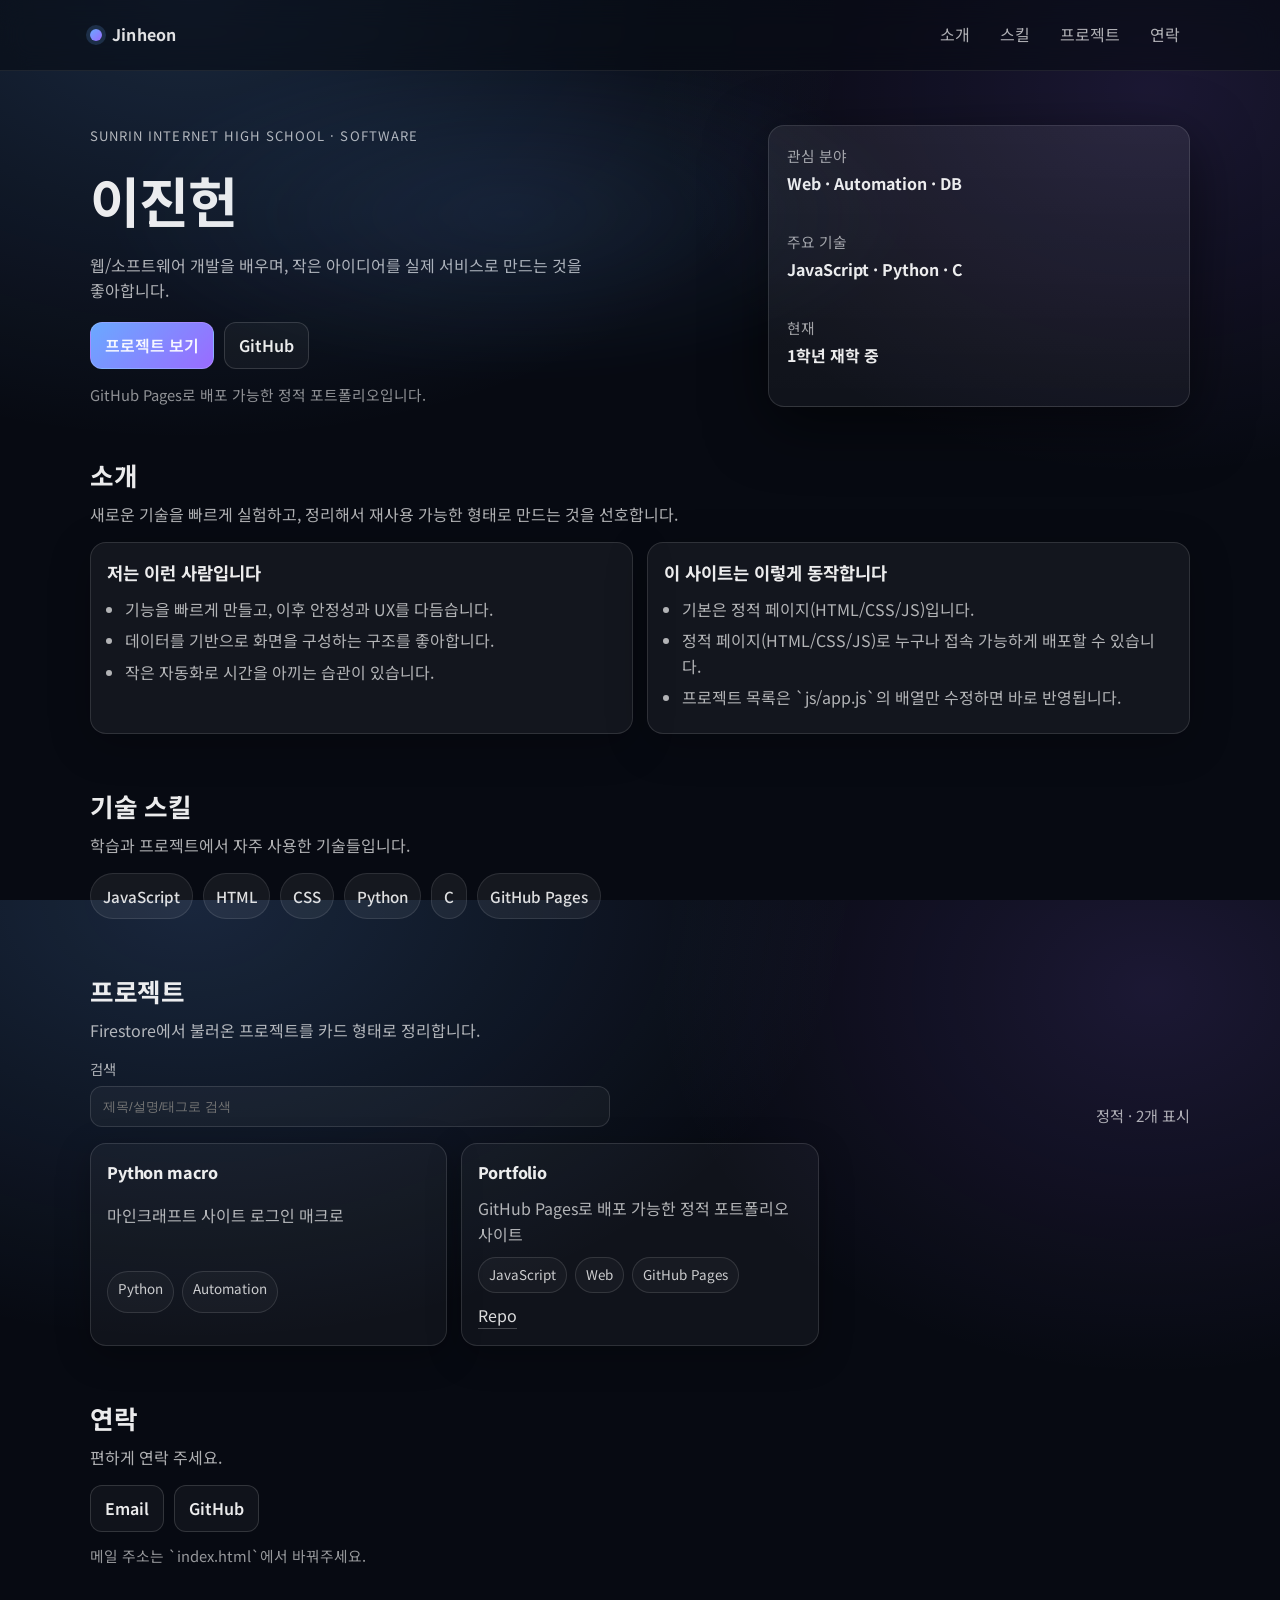
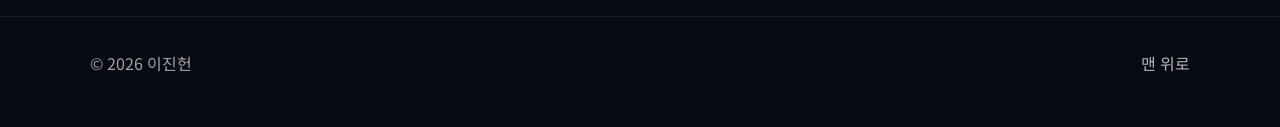
==== portfolio/index.html @ 4f5d314d "Remove Firebase and make portfolio fully static Projects are now rendered from local data and both r" ====
<!DOCTYPE html>
<html lang="ko">
<head>
    <meta charset="UTF-8">
    <meta name="viewport" content="width=device-width, initial-scale=1.0">
    <title>이진헌 | Portfolio</title>
    <link rel="preconnect" href="https://fonts.googleapis.com">
    <link rel="preconnect" href="https://fonts.gstatic.com" crossorigin>
    <link href="https://fonts.googleapis.com/css2?family=Roboto:wght@300;400;500;700&family=Noto+Sans+KR:wght@300;400;500;700&display=swap" rel="stylesheet">
    <link rel="stylesheet" href="css/style.css">
</head>
<body>
    <a class="skip-link" href="#main">본문 바로가기</a>

    <header class="site-header">
        <div class="container header-inner">
            <a class="brand" href="#top" aria-label="홈으로">
                <span class="brand-mark" aria-hidden="true"></span>
                <span class="brand-text">Jinheon</span>
            </a>
            <nav class="nav" aria-label="주요 메뉴">
                <a href="#about">소개</a>
                <a href="#skills">스킬</a>
                <a href="#projects">프로젝트</a>
                <a href="#contact">연락</a>
            </nav>
        </div>
    </header>

    <main id="main">
        <section class="hero" id="top">
            <div class="container hero-inner">
                <div class="hero-text">
                    <p class="kicker">Sunrin Internet High School · Software</p>
                    <h1>이진헌</h1>
                    <p class="subtitle">웹/소프트웨어 개발을 배우며, 작은 아이디어를 실제 서비스로 만드는 것을 좋아합니다.</p>
                    <div class="cta-row">
                        <a class="btn primary" href="#projects">프로젝트 보기</a>
                        <a class="btn ghost" href="https://github.com/J1n-h" target="_blank" rel="noreferrer">GitHub</a>
                    </div>
                    <p class="meta">GitHub Pages로 배포 가능한 정적 포트폴리오입니다.</p>
                </div>
                <div class="hero-card" aria-label="요약 카드">
                    <div class="stat">
                        <div class="stat-label">관심 분야</div>
                        <div class="stat-value">Web · Automation · DB</div>
                    </div>
                    <div class="stat">
                        <div class="stat-label">주요 기술</div>
                        <div class="stat-value">JavaScript · Python · C</div>
                    </div>
                    <div class="stat">
                        <div class="stat-label">현재</div>
                        <div class="stat-value">1학년 재학 중</div>
                    </div>
                </div>
            </div>
            <div class="hero-glow" aria-hidden="true"></div>
        </section>

        <section class="section" id="about">
            <div class="container">
                <div class="section-head">
                    <h2>소개</h2>
                    <p>새로운 기술을 빠르게 실험하고, 정리해서 재사용 가능한 형태로 만드는 것을 선호합니다.</p>
                </div>
                <div class="grid two">
                    <div class="card">
                        <h3>저는 이런 사람입니다</h3>
                        <ul class="bullets">
                            <li>기능을 빠르게 만들고, 이후 안정성과 UX를 다듬습니다.</li>
                            <li>데이터를 기반으로 화면을 구성하는 구조를 좋아합니다.</li>
                            <li>작은 자동화로 시간을 아끼는 습관이 있습니다.</li>
                        </ul>
                    </div>
                    <div class="card">
                        <h3>이 사이트는 이렇게 동작합니다</h3>
                        <ul class="bullets">
                            <li>기본은 정적 페이지(HTML/CSS/JS)입니다.</li>
                            <li>정적 페이지(HTML/CSS/JS)로 누구나 접속 가능하게 배포할 수 있습니다.</li>
                            <li>프로젝트 목록은 `js/app.js`의 배열만 수정하면 바로 반영됩니다.</li>
                        </ul>
                    </div>
                </div>
            </div>
        </section>

        <section class="section" id="skills">
            <div class="container">
                <div class="section-head">
                    <h2>기술 스킬</h2>
                    <p>학습과 프로젝트에서 자주 사용한 기술들입니다.</p>
                </div>
                <div class="chips" aria-label="기술 스킬 목록">
                    <span class="chip">JavaScript</span>
                    <span class="chip">HTML</span>
                    <span class="chip">CSS</span>
                    <span class="chip">Python</span>
                    <span class="chip">C</span>
                    <span class="chip">GitHub Pages</span>
                </div>
            </div>
        </section>

        <section class="section" id="projects">
            <div class="container">
                <div class="section-head">
                    <h2>프로젝트</h2>
                    <p>Firestore에서 불러온 프로젝트를 카드 형태로 정리합니다.</p>
                </div>

                <div class="toolbar">
                    <label class="field">
                        <span class="field-label">검색</span>
                        <input id="project-search" type="search" placeholder="제목/설명/태그로 검색" autocomplete="off" />
                    </label>
                    <div class="status" id="project-status" role="status" aria-live="polite"></div>
                </div>

                <div class="projects" id="project-list" aria-label="프로젝트 목록">
                    <!-- JS에서 프로젝트 카드 렌더링 -->
                </div>
            </div>
        </section>

        <section class="section" id="contact">
            <div class="container">
                <div class="section-head">
                    <h2>연락</h2>
                    <p>편하게 연락 주세요.</p>
                </div>
                <div class="contact-row">
                    <a class="btn ghost" href="mailto:example@email.com">Email</a>
                    <a class="btn ghost" href="https://github.com/J1n-h" target="_blank" rel="noreferrer">GitHub</a>
                </div>
                <p class="note">메일 주소는 `index.html`에서 바꿔주세요.</p>
            </div>
        </section>
    </main>

    <footer class="site-footer">
        <div class="container footer-inner">
            <p>&copy; 2026 이진헌</p>
            <a href="#top" class="to-top">맨 위로</a>
        </div>
    </footer>

    <script type="module" src="js/app.js"></script>
</body>
</html>
---- portfolio/css/style.css ----
:root {
    --bg: #070a12;
    --surface: rgba(255, 255, 255, 0.06);
    --surface-2: rgba(255, 255, 255, 0.09);
    --border: rgba(255, 255, 255, 0.12);
    --text: rgba(255, 255, 255, 0.92);
    --muted: rgba(255, 255, 255, 0.68);
    --brand: #6aa9ff;
    --brand-2: #9a6bff;
    --shadow: 0 18px 60px rgba(0, 0, 0, 0.55);
    --radius: 16px;
}

* { box-sizing: border-box; }

html, body {
    height: 100%;
}

body {
    margin: 0;
    font-family: 'Noto Sans KR', 'Roboto', system-ui, -apple-system, Segoe UI, sans-serif;
    background: radial-gradient(1200px 800px at 15% 0%, rgba(106, 169, 255, 0.18), transparent 55%),
                radial-gradient(900px 700px at 90% 10%, rgba(154, 107, 255, 0.14), transparent 55%),
                var(--bg);
    color: var(--text);
    line-height: 1.6;
}

a { color: inherit; }

.container {
    width: min(1100px, calc(100% - 48px));
    margin: 0 auto;
}

.skip-link {
    position: absolute;
    left: -999px;
    top: 8px;
    padding: 10px 12px;
    background: rgba(255, 255, 255, 0.95);
    color: #0b1020;
    border-radius: 10px;
    z-index: 9999;
}
.skip-link:focus {
    left: 16px;
}

.site-header {
    position: sticky;
    top: 0;
    z-index: 50;
    backdrop-filter: blur(14px);
    background: rgba(7, 10, 18, 0.55);
    border-bottom: 1px solid rgba(255, 255, 255, 0.08);
}

.header-inner {
    display: flex;
    align-items: center;
    justify-content: space-between;
    gap: 16px;
    padding: 14px 0;
}

.brand {
    display: inline-flex;
    align-items: center;
    gap: 10px;
    text-decoration: none;
    font-weight: 700;
    letter-spacing: 0.2px;
}
.brand-mark {
    width: 12px;
    height: 12px;
    border-radius: 6px;
    background: linear-gradient(135deg, var(--brand), var(--brand-2));
    box-shadow: 0 0 0 4px rgba(106, 169, 255, 0.18);
}
.brand-text { opacity: 0.95; }

.nav {
    display: flex;
    gap: 10px;
    flex-wrap: wrap;
    justify-content: flex-end;
}
.nav a {
    text-decoration: none;
    color: var(--muted);
    padding: 8px 10px;
    border-radius: 10px;
    transition: background 160ms ease, color 160ms ease;
}
.nav a:hover {
    background: rgba(255, 255, 255, 0.06);
    color: var(--text);
}

.hero {
    position: relative;
    padding: 54px 0 22px;
}
.hero-inner {
    display: grid;
    grid-template-columns: 1.4fr 0.9fr;
    gap: 22px;
    align-items: stretch;
}
.hero-text h1 {
    margin: 10px 0 10px;
    font-size: clamp(2.2rem, 5vw, 3.4rem);
    letter-spacing: -0.02em;
}
.kicker {
    margin: 0;
    color: var(--muted);
    letter-spacing: 0.08em;
    text-transform: uppercase;
    font-size: 0.82rem;
}
.subtitle {
    margin: 0 0 18px;
    color: var(--muted);
    max-width: 56ch;
}
.meta {
    margin: 14px 0 0;
    font-size: 0.92rem;
    color: rgba(255, 255, 255, 0.55);
}

.hero-card {
    border-radius: var(--radius);
    border: 1px solid var(--border);
    background: linear-gradient(180deg, rgba(255, 255, 255, 0.07), rgba(255, 255, 255, 0.04));
    box-shadow: var(--shadow);
    padding: 18px;
    display: grid;
    gap: 14px;
}
.stat-label {
    color: rgba(255, 255, 255, 0.6);
    font-size: 0.92rem;
}
.stat-value {
    font-weight: 700;
    margin-top: 4px;
}

.hero-glow {
    position: absolute;
    inset: 0;
    pointer-events: none;
    background: radial-gradient(600px 240px at 40% 40%, rgba(106, 169, 255, 0.12), transparent 70%);
    filter: blur(18px);
    opacity: 0.9;
}

.section {
    padding: 26px 0;
}
.section-head {
    display: grid;
    gap: 6px;
    margin-bottom: 14px;
}
.section-head h2 {
    margin: 0;
    font-size: 1.6rem;
    letter-spacing: -0.01em;
}
.section-head p {
    margin: 0;
    color: var(--muted);
}

.grid.two {
    display: grid;
    grid-template-columns: repeat(2, minmax(0, 1fr));
    gap: 14px;
}

.card {
    border-radius: var(--radius);
    border: 1px solid var(--border);
    background: rgba(255, 255, 255, 0.05);
    padding: 16px;
    box-shadow: 0 10px 40px rgba(0, 0, 0, 0.25);
}
.card h3 {
    margin: 0 0 10px;
    font-size: 1.1rem;
}
.bullets {
    margin: 0;
    padding-left: 18px;
    color: var(--muted);
}
.bullets li { margin: 6px 0; }

.chips {
    display: flex;
    flex-wrap: wrap;
    gap: 10px;
}
.chip {
    display: inline-flex;
    align-items: center;
    gap: 8px;
    padding: 10px 12px;
    border-radius: 999px;
    background: rgba(255, 255, 255, 0.06);
    border: 1px solid rgba(255, 255, 255, 0.1);
    color: rgba(255, 255, 255, 0.86);
    font-weight: 500;
    font-size: 0.95rem;
}

.cta-row {
    display: flex;
    gap: 10px;
    flex-wrap: wrap;
}

.btn {
    display: inline-flex;
    align-items: center;
    justify-content: center;
    gap: 8px;
    padding: 10px 14px;
    border-radius: 12px;
    border: 1px solid rgba(255, 255, 255, 0.14);
    text-decoration: none;
    font-weight: 600;
    transition: transform 120ms ease, background 160ms ease, border-color 160ms ease;
    user-select: none;
}
.btn:hover { transform: translateY(-1px); }
.btn.primary {
    background: linear-gradient(135deg, var(--brand), var(--brand-2));
    border-color: rgba(255, 255, 255, 0.16);
}
.btn.ghost {
    background: rgba(255, 255, 255, 0.04);
}
.btn.ghost:hover {
    background: rgba(255, 255, 255, 0.07);
}

.toolbar {
    display: flex;
    align-items: flex-end;
    justify-content: space-between;
    flex-wrap: wrap;
    gap: 12px;
    margin: 10px 0 16px;
}
.field {
    display: grid;
    gap: 6px;
    min-width: min(520px, 100%);
}
.field-label {
    color: rgba(255, 255, 255, 0.65);
    font-size: 0.9rem;
}
.field input {
    width: 100%;
    padding: 12px 12px;
    border-radius: 12px;
    border: 1px solid rgba(255, 255, 255, 0.12);
    background: rgba(255, 255, 255, 0.04);
    color: var(--text);
    outline: none;
}
.field input:focus {
    border-color: rgba(106, 169, 255, 0.55);
    box-shadow: 0 0 0 4px rgba(106, 169, 255, 0.18);
}

.status {
    color: rgba(255, 255, 255, 0.65);
    font-size: 0.95rem;
}

.projects {
    display: grid;
    grid-template-columns: repeat(3, minmax(0, 1fr));
    gap: 14px;
}

.project {
    border-radius: var(--radius);
    border: 1px solid rgba(255, 255, 255, 0.12);
    background: rgba(255, 255, 255, 0.04);
    padding: 16px;
    display: grid;
    gap: 10px;
    box-shadow: 0 10px 34px rgba(0, 0, 0, 0.28);
    transition: transform 160ms ease, border-color 160ms ease, background 160ms ease;
}
.project:hover {
    transform: translateY(-2px);
    background: rgba(255, 255, 255, 0.055);
    border-color: rgba(106, 169, 255, 0.4);
}
.project-title {
    font-weight: 800;
    letter-spacing: -0.01em;
}
.project-desc {
    color: var(--muted);
    margin: 0;
    min-height: 3.2em;
}
.project-tags {
    display: flex;
    flex-wrap: wrap;
    gap: 8px;
}
.tag {
    font-size: 0.84rem;
    padding: 6px 10px;
    border-radius: 999px;
    border: 1px solid rgba(255, 255, 255, 0.12);
    background: rgba(255, 255, 255, 0.03);
    color: rgba(255, 255, 255, 0.78);
}
.project-links {
    display: flex;
    gap: 10px;
    flex-wrap: wrap;
}
.project-links a {
    color: rgba(255, 255, 255, 0.85);
    text-decoration: none;
    border-bottom: 1px solid rgba(255, 255, 255, 0.22);
}
.project-links a:hover {
    color: white;
    border-bottom-color: rgba(255, 255, 255, 0.5);
}

.contact-row {
    display: flex;
    gap: 10px;
    flex-wrap: wrap;
}

.note {
    margin: 12px 0 0;
    color: rgba(255, 255, 255, 0.58);
    font-size: 0.92rem;
}

.site-footer {
    margin-top: 22px;
    padding: 18px 0 34px;
    border-top: 1px solid rgba(255, 255, 255, 0.08);
    background: rgba(7, 10, 18, 0.35);
}
.footer-inner {
    display: flex;
    align-items: center;
    justify-content: space-between;
    gap: 10px;
    color: rgba(255, 255, 255, 0.62);
}
.to-top {
    text-decoration: none;
    color: rgba(255, 255, 255, 0.7);
}
.to-top:hover { color: white; }

@media (max-width: 980px) {
    .hero-inner { grid-template-columns: 1fr; }
    .projects { grid-template-columns: repeat(2, minmax(0, 1fr)); }
}

@media (max-width: 680px) {
    .container { width: calc(100% - 32px); }
    .grid.two { grid-template-columns: 1fr; }
    .projects { grid-template-columns: 1fr; }
    .nav { gap: 6px; }
    .nav a { padding: 8px 8px; }
}
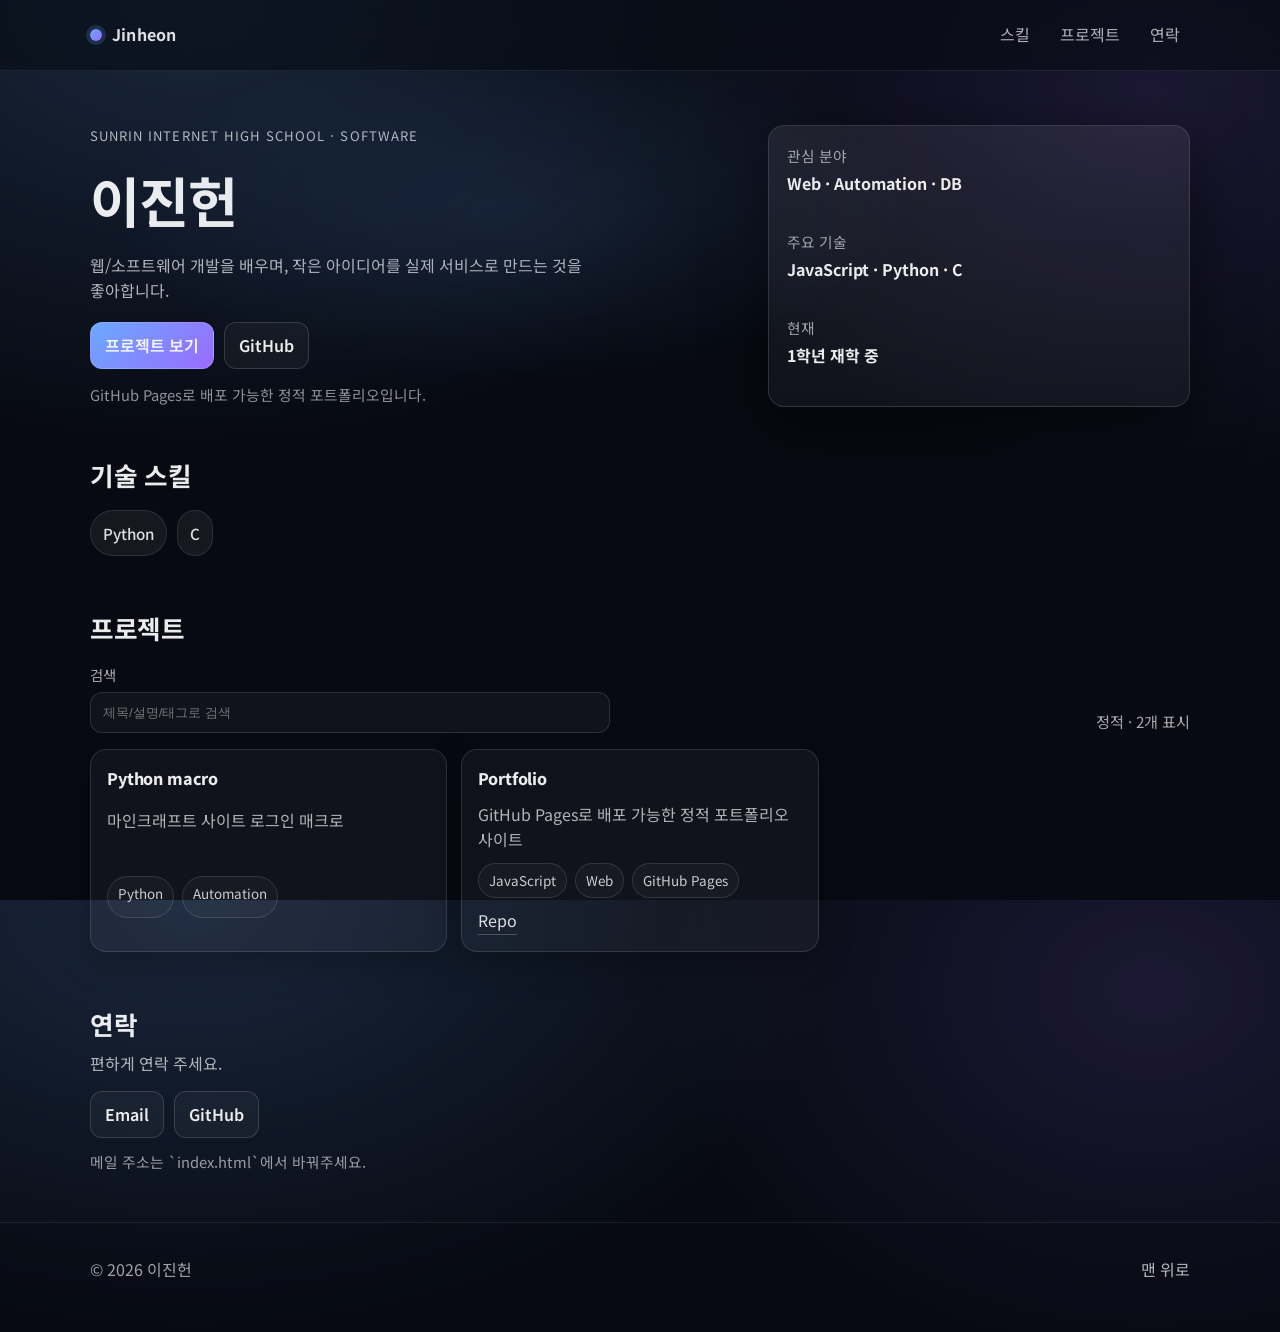
==== commit 01dbf975: "Simplify sections and skills Remove about section and extra descriptions, and keep skills limited to" ====
--- a/portfolio/index.html
+++ b/portfolio/index.html
@@ -19,7 +19,6 @@
                 <span class="brand-text">Jinheon</span>
             </a>
             <nav class="nav" aria-label="주요 메뉴">
-                <a href="#about">소개</a>
                 <a href="#skills">스킬</a>
                 <a href="#projects">프로젝트</a>
                 <a href="#contact">연락</a>
@@ -58,46 +57,14 @@
             <div class="hero-glow" aria-hidden="true"></div>
         </section>
 
-        <section class="section" id="about">
-            <div class="container">
-                <div class="section-head">
-                    <h2>소개</h2>
-                    <p>새로운 기술을 빠르게 실험하고, 정리해서 재사용 가능한 형태로 만드는 것을 선호합니다.</p>
-                </div>
-                <div class="grid two">
-                    <div class="card">
-                        <h3>저는 이런 사람입니다</h3>
-                        <ul class="bullets">
-                            <li>기능을 빠르게 만들고, 이후 안정성과 UX를 다듬습니다.</li>
-                            <li>데이터를 기반으로 화면을 구성하는 구조를 좋아합니다.</li>
-                            <li>작은 자동화로 시간을 아끼는 습관이 있습니다.</li>
-                        </ul>
-                    </div>
-                    <div class="card">
-                        <h3>이 사이트는 이렇게 동작합니다</h3>
-                        <ul class="bullets">
-                            <li>기본은 정적 페이지(HTML/CSS/JS)입니다.</li>
-                            <li>정적 페이지(HTML/CSS/JS)로 누구나 접속 가능하게 배포할 수 있습니다.</li>
-                            <li>프로젝트 목록은 `js/app.js`의 배열만 수정하면 바로 반영됩니다.</li>
-                        </ul>
-                    </div>
-                </div>
-            </div>
-        </section>
-
         <section class="section" id="skills">
             <div class="container">
                 <div class="section-head">
                     <h2>기술 스킬</h2>
-                    <p>학습과 프로젝트에서 자주 사용한 기술들입니다.</p>
                 </div>
                 <div class="chips" aria-label="기술 스킬 목록">
-                    <span class="chip">JavaScript</span>
-                    <span class="chip">HTML</span>
-                    <span class="chip">CSS</span>
                     <span class="chip">Python</span>
                     <span class="chip">C</span>
-                    <span class="chip">GitHub Pages</span>
                 </div>
             </div>
         </section>
@@ -106,7 +73,6 @@
             <div class="container">
                 <div class="section-head">
                     <h2>프로젝트</h2>
-                    <p>Firestore에서 불러온 프로젝트를 카드 형태로 정리합니다.</p>
                 </div>
 
                 <div class="toolbar">
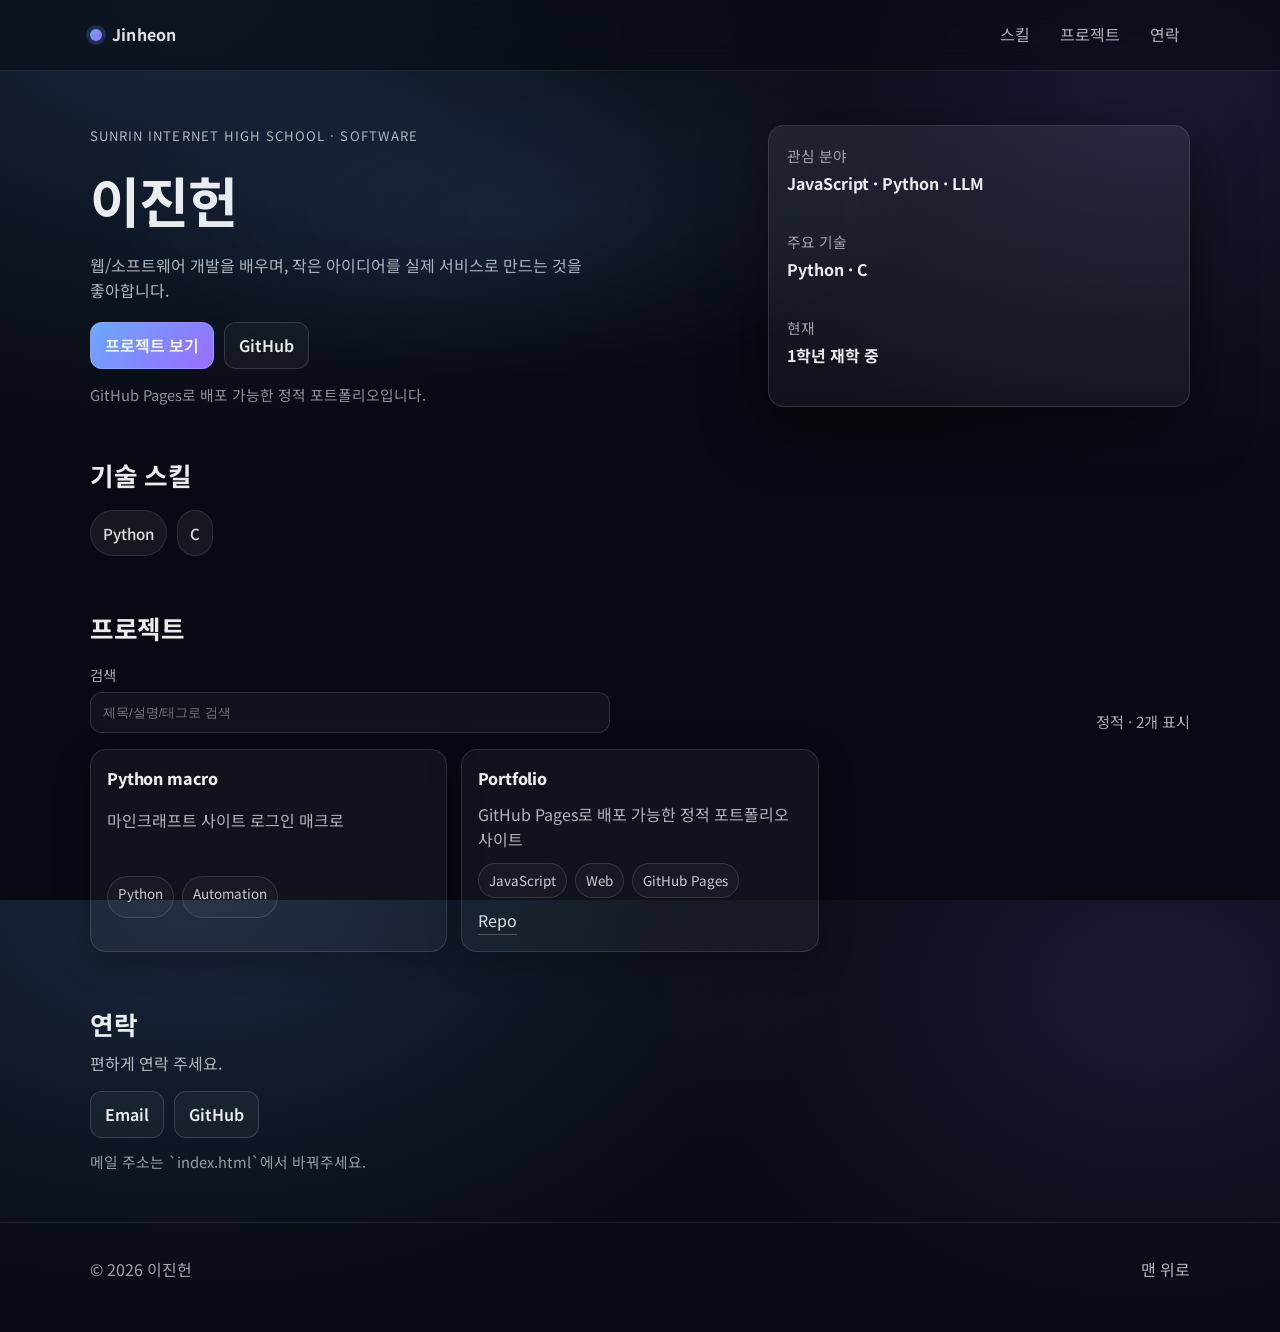
==== commit 3770eefd: "Update hero highlights Remove JavaScript from core skills and set interests to JavaScript, Python, a" ====
--- a/portfolio/index.html
+++ b/portfolio/index.html
@@ -42,11 +42,11 @@
                 <div class="hero-card" aria-label="요약 카드">
                     <div class="stat">
                         <div class="stat-label">관심 분야</div>
-                        <div class="stat-value">Web · Automation · DB</div>
+                        <div class="stat-value">JavaScript · Python · LLM</div>
                     </div>
                     <div class="stat">
                         <div class="stat-label">주요 기술</div>
-                        <div class="stat-value">JavaScript · Python · C</div>
+                        <div class="stat-value">Python · C</div>
                     </div>
                     <div class="stat">
                         <div class="stat-label">현재</div>
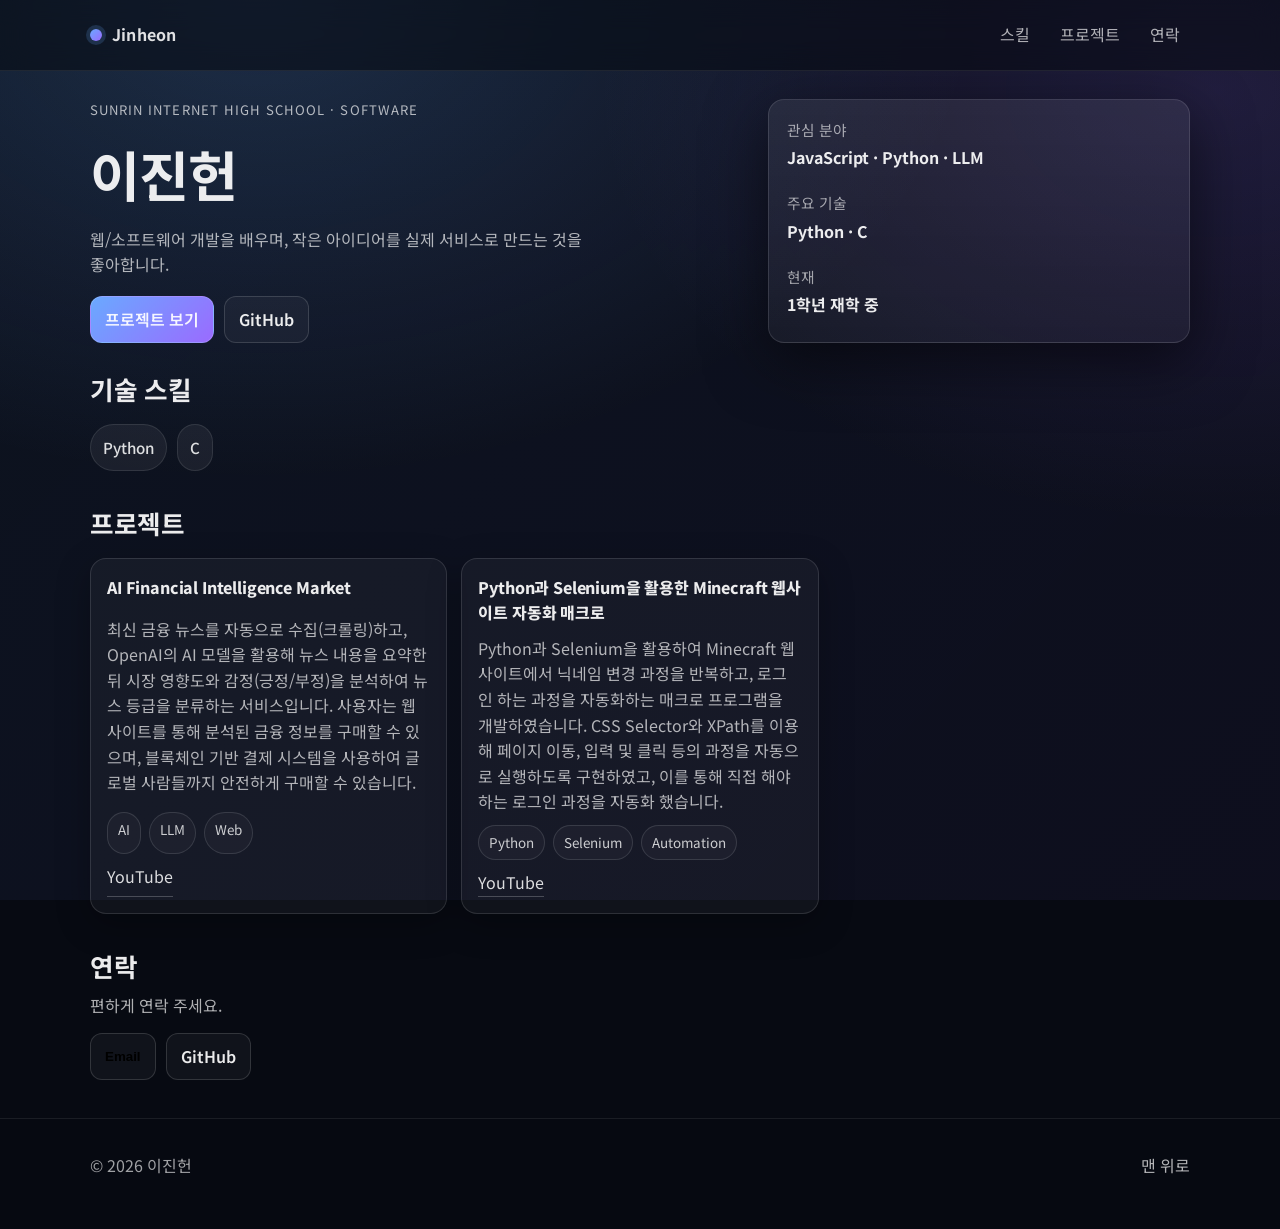
==== commit ea563c26: "Revamp projects and contact Unify background overlay across scroll, remove project search, add two p" ====
--- a/portfolio/index.html
+++ b/portfolio/index.html
@@ -1,116 +1,117 @@
-<!DOCTYPE html>
-<html lang="ko">
-<head>
-    <meta charset="UTF-8">
-    <meta name="viewport" content="width=device-width, initial-scale=1.0">
-    <title>이진헌 | Portfolio</title>
-    <link rel="preconnect" href="https://fonts.googleapis.com">
-    <link rel="preconnect" href="https://fonts.gstatic.com" crossorigin>
-    <link href="https://fonts.googleapis.com/css2?family=Roboto:wght@300;400;500;700&family=Noto+Sans+KR:wght@300;400;500;700&display=swap" rel="stylesheet">
-    <link rel="stylesheet" href="css/style.css">
-</head>
-<body>
-    <a class="skip-link" href="#main">본문 바로가기</a>
-
-    <header class="site-header">
-        <div class="container header-inner">
-            <a class="brand" href="#top" aria-label="홈으로">
-                <span class="brand-mark" aria-hidden="true"></span>
-                <span class="brand-text">Jinheon</span>
-            </a>
-            <nav class="nav" aria-label="주요 메뉴">
-                <a href="#skills">스킬</a>
-                <a href="#projects">프로젝트</a>
-                <a href="#contact">연락</a>
-            </nav>
-        </div>
-    </header>
-
-    <main id="main">
-        <section class="hero" id="top">
-            <div class="container hero-inner">
-                <div class="hero-text">
-                    <p class="kicker">Sunrin Internet High School · Software</p>
-                    <h1>이진헌</h1>
-                    <p class="subtitle">웹/소프트웨어 개발을 배우며, 작은 아이디어를 실제 서비스로 만드는 것을 좋아합니다.</p>
-                    <div class="cta-row">
-                        <a class="btn primary" href="#projects">프로젝트 보기</a>
-                        <a class="btn ghost" href="https://github.com/J1n-h" target="_blank" rel="noreferrer">GitHub</a>
-                    </div>
-                    <p class="meta">GitHub Pages로 배포 가능한 정적 포트폴리오입니다.</p>
-                </div>
-                <div class="hero-card" aria-label="요약 카드">
-                    <div class="stat">
-                        <div class="stat-label">관심 분야</div>
-                        <div class="stat-value">JavaScript · Python · LLM</div>
-                    </div>
-                    <div class="stat">
-                        <div class="stat-label">주요 기술</div>
-                        <div class="stat-value">Python · C</div>
-                    </div>
-                    <div class="stat">
-                        <div class="stat-label">현재</div>
-                        <div class="stat-value">1학년 재학 중</div>
-                    </div>
-                </div>
-            </div>
-            <div class="hero-glow" aria-hidden="true"></div>
-        </section>
-
-        <section class="section" id="skills">
-            <div class="container">
-                <div class="section-head">
-                    <h2>기술 스킬</h2>
-                </div>
-                <div class="chips" aria-label="기술 스킬 목록">
-                    <span class="chip">Python</span>
-                    <span class="chip">C</span>
-                </div>
-            </div>
-        </section>
-
-        <section class="section" id="projects">
-            <div class="container">
-                <div class="section-head">
-                    <h2>프로젝트</h2>
-                </div>
-
-                <div class="toolbar">
-                    <label class="field">
-                        <span class="field-label">검색</span>
-                        <input id="project-search" type="search" placeholder="제목/설명/태그로 검색" autocomplete="off" />
-                    </label>
-                    <div class="status" id="project-status" role="status" aria-live="polite"></div>
-                </div>
-
-                <div class="projects" id="project-list" aria-label="프로젝트 목록">
-                    <!-- JS에서 프로젝트 카드 렌더링 -->
-                </div>
-            </div>
-        </section>
-
-        <section class="section" id="contact">
-            <div class="container">
-                <div class="section-head">
-                    <h2>연락</h2>
-                    <p>편하게 연락 주세요.</p>
-                </div>
-                <div class="contact-row">
-                    <a class="btn ghost" href="mailto:example@email.com">Email</a>
-                    <a class="btn ghost" href="https://github.com/J1n-h" target="_blank" rel="noreferrer">GitHub</a>
-                </div>
-                <p class="note">메일 주소는 `index.html`에서 바꿔주세요.</p>
-            </div>
-        </section>
-    </main>
-
-    <footer class="site-footer">
-        <div class="container footer-inner">
-            <p>&copy; 2026 이진헌</p>
-            <a href="#top" class="to-top">맨 위로</a>
-        </div>
-    </footer>
-
-    <script type="module" src="js/app.js"></script>
-</body>
+<!DOCTYPE html>
+<html lang="ko">
+<head>
+    <meta charset="UTF-8">
+    <meta name="viewport" content="width=device-width, initial-scale=1.0">
+    <title>이진헌 | Portfolio</title>
+    <link rel="preconnect" href="https://fonts.googleapis.com">
+    <link rel="preconnect" href="https://fonts.gstatic.com" crossorigin>
+    <link href="https://fonts.googleapis.com/css2?family=Roboto:wght@300;400;500;700&family=Noto+Sans+KR:wght@300;400;500;700&display=swap" rel="stylesheet">
+    <link rel="stylesheet" href="css/style.css">
+</head>
+<body>
+    <a class="skip-link" href="#main">본문 바로가기</a>
+
+    <header class="site-header">
+        <div class="container header-inner">
+            <a class="brand" href="#top" aria-label="홈으로">
+                <span class="brand-mark" aria-hidden="true"></span>
+                <span class="brand-text">Jinheon</span>
+            </a>
+            <nav class="nav" aria-label="주요 메뉴">
+                <a href="#skills">스킬</a>
+                <a href="#projects">프로젝트</a>
+                <a href="#contact">연락</a>
+            </nav>
+        </div>
+    </header>
+
+    <main id="main">
+        <section class="hero" id="top">
+            <div class="container hero-inner">
+                <div class="hero-text">
+                    <p class="kicker">Sunrin Internet High School · Software</p>
+                    <h1>이진헌</h1>
+                    <p class="subtitle">웹/소프트웨어 개발을 배우며, 작은 아이디어를 실제 서비스로 만드는 것을 좋아합니다.</p>
+                    <div class="cta-row">
+                        <a class="btn primary" href="#projects">프로젝트 보기</a>
+                        <a class="btn ghost" href="https://github.com/J1n-h" target="_blank" rel="noreferrer">GitHub</a>
+                    </div>
+                </div>
+                <div class="hero-card" aria-label="요약 카드">
+                    <div class="stat">
+                        <div class="stat-label">관심 분야</div>
+                        <div class="stat-value">JavaScript · Python · LLM</div>
+                    </div>
+                    <div class="stat">
+                        <div class="stat-label">주요 기술</div>
+                        <div class="stat-value">Python · C</div>
+                    </div>
+                    <div class="stat">
+                        <div class="stat-label">현재</div>
+                        <div class="stat-value">1학년 재학 중</div>
+                    </div>
+                </div>
+            </div>
+            <div class="hero-glow" aria-hidden="true"></div>
+        </section>
+
+        <section class="section" id="skills">
+            <div class="container">
+                <div class="section-head">
+                    <h2>기술 스킬</h2>
+                </div>
+                <div class="chips" aria-label="기술 스킬 목록">
+                    <span class="chip">Python</span>
+                    <span class="chip">C</span>
+                </div>
+            </div>
+        </section>
+
+        <section class="section" id="projects">
+            <div class="container">
+                <div class="section-head">
+                    <h2>프로젝트</h2>
+                </div>
+
+                <div class="projects" id="project-list" aria-label="프로젝트 목록">
+                    <!-- JS에서 프로젝트 카드 렌더링 -->
+                </div>
+            </div>
+        </section>
+
+        <section class="section" id="contact">
+            <div class="container">
+                <div class="section-head">
+                    <h2>연락</h2>
+                    <p>편하게 연락 주세요.</p>
+                </div>
+                <div class="contact-row">
+                    <button class="btn ghost" id="copy-email" type="button">Email</button>
+                    <a class="btn ghost" href="https://github.com/J1n-h" target="_blank" rel="noreferrer">GitHub</a>
+                </div>
+            </div>
+        </section>
+    </main>
+
+    <div class="modal-backdrop" id="video-modal" aria-hidden="true">
+        <div class="modal" role="dialog" aria-modal="true" aria-labelledby="video-title">
+            <div class="modal-header">
+                <div class="modal-title" id="video-title">YouTube</div>
+                <button class="modal-close" id="video-close" type="button" aria-label="닫기">닫기</button>
+            </div>
+            <div class="modal-body" id="video-body"></div>
+        </div>
+    </div>
+    <div class="toast" id="toast" role="status" aria-live="polite"></div>
+
+    <footer class="site-footer">
+        <div class="container footer-inner">
+            <p>&copy; 2026 이진헌</p>
+            <a href="#top" class="to-top">맨 위로</a>
+        </div>
+    </footer>
+
+    <script type="module" src="js/app.js"></script>
+</body>
 </html>
--- a/portfolio/css/style.css
+++ b/portfolio/css/style.css
@@ -1,390 +1,465 @@
-:root {
-    --bg: #070a12;
-    --surface: rgba(255, 255, 255, 0.06);
-    --surface-2: rgba(255, 255, 255, 0.09);
-    --border: rgba(255, 255, 255, 0.12);
-    --text: rgba(255, 255, 255, 0.92);
-    --muted: rgba(255, 255, 255, 0.68);
-    --brand: #6aa9ff;
-    --brand-2: #9a6bff;
-    --shadow: 0 18px 60px rgba(0, 0, 0, 0.55);
-    --radius: 16px;
-}
-
-* { box-sizing: border-box; }
-
-html, body {
-    height: 100%;
-}
-
-body {
-    margin: 0;
-    font-family: 'Noto Sans KR', 'Roboto', system-ui, -apple-system, Segoe UI, sans-serif;
-    background: radial-gradient(1200px 800px at 15% 0%, rgba(106, 169, 255, 0.18), transparent 55%),
-                radial-gradient(900px 700px at 90% 10%, rgba(154, 107, 255, 0.14), transparent 55%),
-                var(--bg);
-    color: var(--text);
-    line-height: 1.6;
-}
-
-a { color: inherit; }
-
-.container {
-    width: min(1100px, calc(100% - 48px));
-    margin: 0 auto;
-}
-
-.skip-link {
-    position: absolute;
-    left: -999px;
-    top: 8px;
-    padding: 10px 12px;
-    background: rgba(255, 255, 255, 0.95);
-    color: #0b1020;
-    border-radius: 10px;
-    z-index: 9999;
-}
-.skip-link:focus {
-    left: 16px;
-}
-
-.site-header {
-    position: sticky;
-    top: 0;
-    z-index: 50;
-    backdrop-filter: blur(14px);
-    background: rgba(7, 10, 18, 0.55);
-    border-bottom: 1px solid rgba(255, 255, 255, 0.08);
-}
-
-.header-inner {
-    display: flex;
-    align-items: center;
-    justify-content: space-between;
-    gap: 16px;
-    padding: 14px 0;
-}
-
-.brand {
-    display: inline-flex;
-    align-items: center;
-    gap: 10px;
-    text-decoration: none;
-    font-weight: 700;
-    letter-spacing: 0.2px;
-}
-.brand-mark {
-    width: 12px;
-    height: 12px;
-    border-radius: 6px;
-    background: linear-gradient(135deg, var(--brand), var(--brand-2));
-    box-shadow: 0 0 0 4px rgba(106, 169, 255, 0.18);
-}
-.brand-text { opacity: 0.95; }
-
-.nav {
-    display: flex;
-    gap: 10px;
-    flex-wrap: wrap;
-    justify-content: flex-end;
-}
-.nav a {
-    text-decoration: none;
-    color: var(--muted);
-    padding: 8px 10px;
-    border-radius: 10px;
-    transition: background 160ms ease, color 160ms ease;
-}
-.nav a:hover {
-    background: rgba(255, 255, 255, 0.06);
-    color: var(--text);
-}
-
-.hero {
-    position: relative;
-    padding: 54px 0 22px;
-}
-.hero-inner {
-    display: grid;
-    grid-template-columns: 1.4fr 0.9fr;
-    gap: 22px;
-    align-items: stretch;
-}
-.hero-text h1 {
-    margin: 10px 0 10px;
-    font-size: clamp(2.2rem, 5vw, 3.4rem);
-    letter-spacing: -0.02em;
-}
-.kicker {
-    margin: 0;
-    color: var(--muted);
-    letter-spacing: 0.08em;
-    text-transform: uppercase;
-    font-size: 0.82rem;
-}
-.subtitle {
-    margin: 0 0 18px;
-    color: var(--muted);
-    max-width: 56ch;
-}
-.meta {
-    margin: 14px 0 0;
-    font-size: 0.92rem;
-    color: rgba(255, 255, 255, 0.55);
-}
-
-.hero-card {
-    border-radius: var(--radius);
-    border: 1px solid var(--border);
-    background: linear-gradient(180deg, rgba(255, 255, 255, 0.07), rgba(255, 255, 255, 0.04));
-    box-shadow: var(--shadow);
-    padding: 18px;
-    display: grid;
-    gap: 14px;
-}
-.stat-label {
-    color: rgba(255, 255, 255, 0.6);
-    font-size: 0.92rem;
-}
-.stat-value {
-    font-weight: 700;
-    margin-top: 4px;
-}
-
-.hero-glow {
-    position: absolute;
-    inset: 0;
-    pointer-events: none;
-    background: radial-gradient(600px 240px at 40% 40%, rgba(106, 169, 255, 0.12), transparent 70%);
-    filter: blur(18px);
-    opacity: 0.9;
-}
-
-.section {
-    padding: 26px 0;
-}
-.section-head {
-    display: grid;
-    gap: 6px;
-    margin-bottom: 14px;
-}
-.section-head h2 {
-    margin: 0;
-    font-size: 1.6rem;
-    letter-spacing: -0.01em;
-}
-.section-head p {
-    margin: 0;
-    color: var(--muted);
-}
-
-.grid.two {
-    display: grid;
-    grid-template-columns: repeat(2, minmax(0, 1fr));
-    gap: 14px;
-}
-
-.card {
-    border-radius: var(--radius);
-    border: 1px solid var(--border);
-    background: rgba(255, 255, 255, 0.05);
-    padding: 16px;
-    box-shadow: 0 10px 40px rgba(0, 0, 0, 0.25);
-}
-.card h3 {
-    margin: 0 0 10px;
-    font-size: 1.1rem;
-}
-.bullets {
-    margin: 0;
-    padding-left: 18px;
-    color: var(--muted);
-}
-.bullets li { margin: 6px 0; }
-
-.chips {
-    display: flex;
-    flex-wrap: wrap;
-    gap: 10px;
-}
-.chip {
-    display: inline-flex;
-    align-items: center;
-    gap: 8px;
-    padding: 10px 12px;
-    border-radius: 999px;
-    background: rgba(255, 255, 255, 0.06);
-    border: 1px solid rgba(255, 255, 255, 0.1);
-    color: rgba(255, 255, 255, 0.86);
-    font-weight: 500;
-    font-size: 0.95rem;
-}
-
-.cta-row {
-    display: flex;
-    gap: 10px;
-    flex-wrap: wrap;
-}
-
-.btn {
-    display: inline-flex;
-    align-items: center;
-    justify-content: center;
-    gap: 8px;
-    padding: 10px 14px;
-    border-radius: 12px;
-    border: 1px solid rgba(255, 255, 255, 0.14);
-    text-decoration: none;
-    font-weight: 600;
-    transition: transform 120ms ease, background 160ms ease, border-color 160ms ease;
-    user-select: none;
-}
-.btn:hover { transform: translateY(-1px); }
-.btn.primary {
-    background: linear-gradient(135deg, var(--brand), var(--brand-2));
-    border-color: rgba(255, 255, 255, 0.16);
-}
-.btn.ghost {
-    background: rgba(255, 255, 255, 0.04);
-}
-.btn.ghost:hover {
-    background: rgba(255, 255, 255, 0.07);
-}
-
-.toolbar {
-    display: flex;
-    align-items: flex-end;
-    justify-content: space-between;
-    flex-wrap: wrap;
-    gap: 12px;
-    margin: 10px 0 16px;
-}
-.field {
-    display: grid;
-    gap: 6px;
-    min-width: min(520px, 100%);
-}
-.field-label {
-    color: rgba(255, 255, 255, 0.65);
-    font-size: 0.9rem;
-}
-.field input {
-    width: 100%;
-    padding: 12px 12px;
-    border-radius: 12px;
-    border: 1px solid rgba(255, 255, 255, 0.12);
-    background: rgba(255, 255, 255, 0.04);
-    color: var(--text);
-    outline: none;
-}
-.field input:focus {
-    border-color: rgba(106, 169, 255, 0.55);
-    box-shadow: 0 0 0 4px rgba(106, 169, 255, 0.18);
-}
-
-.status {
-    color: rgba(255, 255, 255, 0.65);
-    font-size: 0.95rem;
-}
-
-.projects {
-    display: grid;
-    grid-template-columns: repeat(3, minmax(0, 1fr));
-    gap: 14px;
-}
-
-.project {
-    border-radius: var(--radius);
-    border: 1px solid rgba(255, 255, 255, 0.12);
-    background: rgba(255, 255, 255, 0.04);
-    padding: 16px;
-    display: grid;
-    gap: 10px;
-    box-shadow: 0 10px 34px rgba(0, 0, 0, 0.28);
-    transition: transform 160ms ease, border-color 160ms ease, background 160ms ease;
-}
-.project:hover {
-    transform: translateY(-2px);
-    background: rgba(255, 255, 255, 0.055);
-    border-color: rgba(106, 169, 255, 0.4);
-}
-.project-title {
-    font-weight: 800;
-    letter-spacing: -0.01em;
-}
-.project-desc {
-    color: var(--muted);
-    margin: 0;
-    min-height: 3.2em;
-}
-.project-tags {
-    display: flex;
-    flex-wrap: wrap;
-    gap: 8px;
-}
-.tag {
-    font-size: 0.84rem;
-    padding: 6px 10px;
-    border-radius: 999px;
-    border: 1px solid rgba(255, 255, 255, 0.12);
-    background: rgba(255, 255, 255, 0.03);
-    color: rgba(255, 255, 255, 0.78);
-}
-.project-links {
-    display: flex;
-    gap: 10px;
-    flex-wrap: wrap;
-}
-.project-links a {
-    color: rgba(255, 255, 255, 0.85);
-    text-decoration: none;
-    border-bottom: 1px solid rgba(255, 255, 255, 0.22);
-}
-.project-links a:hover {
-    color: white;
-    border-bottom-color: rgba(255, 255, 255, 0.5);
-}
-
-.contact-row {
-    display: flex;
-    gap: 10px;
-    flex-wrap: wrap;
-}
-
-.note {
-    margin: 12px 0 0;
-    color: rgba(255, 255, 255, 0.58);
-    font-size: 0.92rem;
-}
-
-.site-footer {
-    margin-top: 22px;
-    padding: 18px 0 34px;
-    border-top: 1px solid rgba(255, 255, 255, 0.08);
-    background: rgba(7, 10, 18, 0.35);
-}
-.footer-inner {
-    display: flex;
-    align-items: center;
-    justify-content: space-between;
-    gap: 10px;
-    color: rgba(255, 255, 255, 0.62);
-}
-.to-top {
-    text-decoration: none;
-    color: rgba(255, 255, 255, 0.7);
-}
-.to-top:hover { color: white; }
-
-@media (max-width: 980px) {
-    .hero-inner { grid-template-columns: 1fr; }
-    .projects { grid-template-columns: repeat(2, minmax(0, 1fr)); }
-}
-
-@media (max-width: 680px) {
-    .container { width: calc(100% - 32px); }
-    .grid.two { grid-template-columns: 1fr; }
-    .projects { grid-template-columns: 1fr; }
-    .nav { gap: 6px; }
-    .nav a { padding: 8px 8px; }
+:root {
+    --bg: #070a12;
+    --surface: rgba(255, 255, 255, 0.06);
+    --surface-2: rgba(255, 255, 255, 0.09);
+    --border: rgba(255, 255, 255, 0.12);
+    --text: rgba(255, 255, 255, 0.92);
+    --muted: rgba(255, 255, 255, 0.68);
+    --brand: #6aa9ff;
+    --brand-2: #9a6bff;
+    --shadow: 0 18px 60px rgba(0, 0, 0, 0.55);
+    --radius: 16px;
+}
+
+* { box-sizing: border-box; }
+
+html, body {
+    height: 100%;
+}
+
+body {
+    margin: 0;
+    font-family: 'Noto Sans KR', 'Roboto', system-ui, -apple-system, Segoe UI, sans-serif;
+    background: var(--bg);
+    color: var(--text);
+    line-height: 1.6;
+}
+
+a { color: inherit; }
+
+body::before {
+    content: "";
+    position: fixed;
+    inset: 0;
+    pointer-events: none;
+    z-index: -1;
+    background:
+        radial-gradient(1200px 800px at 20% 0%, rgba(106, 169, 255, 0.18), transparent 60%),
+        radial-gradient(1000px 700px at 95% 10%, rgba(154, 107, 255, 0.14), transparent 62%),
+        linear-gradient(135deg, rgba(106, 169, 255, 0.06), rgba(154, 107, 255, 0.05));
+}
+
+.container {
+    width: min(1100px, calc(100% - 48px));
+    margin: 0 auto;
+}
+
+.skip-link {
+    position: absolute;
+    left: -999px;
+    top: 8px;
+    padding: 10px 12px;
+    background: rgba(255, 255, 255, 0.95);
+    color: #0b1020;
+    border-radius: 10px;
+    z-index: 9999;
+}
+.skip-link:focus {
+    left: 16px;
+}
+
+.site-header {
+    position: sticky;
+    top: 0;
+    z-index: 50;
+    backdrop-filter: blur(14px);
+    background: rgba(7, 10, 18, 0.55);
+    border-bottom: 1px solid rgba(255, 255, 255, 0.08);
+}
+
+.header-inner {
+    display: flex;
+    align-items: center;
+    justify-content: space-between;
+    gap: 16px;
+    padding: 14px 0;
+}
+
+.brand {
+    display: inline-flex;
+    align-items: center;
+    gap: 10px;
+    text-decoration: none;
+    font-weight: 700;
+    letter-spacing: 0.2px;
+}
+.brand-mark {
+    width: 12px;
+    height: 12px;
+    border-radius: 6px;
+    background: linear-gradient(135deg, var(--brand), var(--brand-2));
+    box-shadow: 0 0 0 4px rgba(106, 169, 255, 0.18);
+}
+.brand-text { opacity: 0.95; }
+
+.nav {
+    display: flex;
+    gap: 10px;
+    flex-wrap: wrap;
+    justify-content: flex-end;
+}
+.nav a {
+    text-decoration: none;
+    color: var(--muted);
+    padding: 8px 10px;
+    border-radius: 10px;
+    transition: background 160ms ease, color 160ms ease;
+}
+.nav a:hover {
+    background: rgba(255, 255, 255, 0.06);
+    color: var(--text);
+}
+
+.hero {
+    position: relative;
+    padding: 28px 0 10px;
+}
+.hero-inner {
+    display: grid;
+    grid-template-columns: 1.4fr 0.9fr;
+    gap: 22px;
+    align-items: stretch;
+}
+.hero-text h1 {
+    margin: 10px 0 10px;
+    font-size: clamp(2.2rem, 5vw, 3.4rem);
+    letter-spacing: -0.02em;
+}
+.kicker {
+    margin: 0;
+    color: var(--muted);
+    letter-spacing: 0.08em;
+    text-transform: uppercase;
+    font-size: 0.82rem;
+}
+.subtitle {
+    margin: 0 0 18px;
+    color: var(--muted);
+    max-width: 56ch;
+}
+.meta {
+    margin: 14px 0 0;
+    font-size: 0.92rem;
+    color: rgba(255, 255, 255, 0.55);
+}
+
+.hero-card {
+    border-radius: var(--radius);
+    border: 1px solid var(--border);
+    background: linear-gradient(180deg, rgba(255, 255, 255, 0.07), rgba(255, 255, 255, 0.04));
+    box-shadow: var(--shadow);
+    padding: 18px;
+    display: grid;
+    gap: 14px;
+}
+.stat-label {
+    color: rgba(255, 255, 255, 0.6);
+    font-size: 0.92rem;
+}
+.stat-value {
+    font-weight: 700;
+    margin-top: 4px;
+}
+
+.hero-glow {
+    display: none;
+}
+
+.modal-backdrop {
+    position: fixed;
+    inset: 0;
+    display: none;
+    place-items: center;
+    padding: 18px;
+    background: rgba(0, 0, 0, 0.68);
+    backdrop-filter: blur(10px);
+    z-index: 200;
+}
+.modal-backdrop[data-open="true"] { display: grid; }
+
+.modal {
+    width: min(920px, 100%);
+    border-radius: var(--radius);
+    border: 1px solid rgba(255, 255, 255, 0.14);
+    background: rgba(7, 10, 18, 0.92);
+    box-shadow: var(--shadow);
+    overflow: hidden;
+}
+.modal-header {
+    display: flex;
+    align-items: center;
+    justify-content: space-between;
+    gap: 10px;
+    padding: 12px 14px;
+    border-bottom: 1px solid rgba(255, 255, 255, 0.1);
+}
+.modal-title {
+    font-weight: 800;
+    letter-spacing: -0.01em;
+}
+.modal-close {
+    background: rgba(255, 255, 255, 0.06);
+    border: 1px solid rgba(255, 255, 255, 0.14);
+    border-radius: 10px;
+    color: rgba(255, 255, 255, 0.9);
+    padding: 8px 10px;
+    cursor: pointer;
+}
+.modal-close:hover {
+    background: rgba(255, 255, 255, 0.09);
+}
+.modal-body {
+    aspect-ratio: 16 / 9;
+    background: black;
+}
+.modal-body iframe {
+    width: 100%;
+    height: 100%;
+    border: 0;
+}
+
+.toast {
+    position: fixed;
+    left: 50%;
+    bottom: 18px;
+    transform: translateX(-50%);
+    background: rgba(255, 255, 255, 0.08);
+    border: 1px solid rgba(255, 255, 255, 0.14);
+    border-radius: 999px;
+    padding: 10px 12px;
+    color: rgba(255, 255, 255, 0.92);
+    z-index: 250;
+    box-shadow: 0 18px 60px rgba(0, 0, 0, 0.55);
+    display: none;
+}
+.toast[data-show="true"] { display: block; }
+
+.section {
+    padding: 16px 0;
+}
+.section-head {
+    display: grid;
+    gap: 6px;
+    margin-bottom: 14px;
+}
+.section-head h2 {
+    margin: 0;
+    font-size: 1.6rem;
+    letter-spacing: -0.01em;
+}
+.section-head p {
+    margin: 0;
+    color: var(--muted);
+}
+
+.grid.two {
+    display: grid;
+    grid-template-columns: repeat(2, minmax(0, 1fr));
+    gap: 14px;
+}
+
+.card {
+    border-radius: var(--radius);
+    border: 1px solid var(--border);
+    background: rgba(255, 255, 255, 0.05);
+    padding: 16px;
+    box-shadow: 0 10px 40px rgba(0, 0, 0, 0.25);
+}
+.card h3 {
+    margin: 0 0 10px;
+    font-size: 1.1rem;
+}
+.bullets {
+    margin: 0;
+    padding-left: 18px;
+    color: var(--muted);
+}
+.bullets li { margin: 6px 0; }
+
+.chips {
+    display: flex;
+    flex-wrap: wrap;
+    gap: 10px;
+}
+.chip {
+    display: inline-flex;
+    align-items: center;
+    gap: 8px;
+    padding: 10px 12px;
+    border-radius: 999px;
+    background: rgba(255, 255, 255, 0.06);
+    border: 1px solid rgba(255, 255, 255, 0.1);
+    color: rgba(255, 255, 255, 0.86);
+    font-weight: 500;
+    font-size: 0.95rem;
+}
+
+.cta-row {
+    display: flex;
+    gap: 10px;
+    flex-wrap: wrap;
+}
+
+.btn {
+    display: inline-flex;
+    align-items: center;
+    justify-content: center;
+    gap: 8px;
+    padding: 10px 14px;
+    border-radius: 12px;
+    border: 1px solid rgba(255, 255, 255, 0.14);
+    text-decoration: none;
+    font-weight: 600;
+    transition: transform 120ms ease, background 160ms ease, border-color 160ms ease;
+    user-select: none;
+}
+.btn:hover { transform: translateY(-1px); }
+.btn.primary {
+    background: linear-gradient(135deg, var(--brand), var(--brand-2));
+    border-color: rgba(255, 255, 255, 0.16);
+}
+.btn.ghost {
+    background: rgba(255, 255, 255, 0.04);
+}
+.btn.ghost:hover {
+    background: rgba(255, 255, 255, 0.07);
+}
+
+.toolbar {
+    display: flex;
+    align-items: flex-end;
+    justify-content: space-between;
+    flex-wrap: wrap;
+    gap: 12px;
+    margin: 10px 0 16px;
+}
+.field {
+    display: grid;
+    gap: 6px;
+    min-width: min(520px, 100%);
+}
+.field-label {
+    color: rgba(255, 255, 255, 0.65);
+    font-size: 0.9rem;
+}
+.field input {
+    width: 100%;
+    padding: 12px 12px;
+    border-radius: 12px;
+    border: 1px solid rgba(255, 255, 255, 0.12);
+    background: rgba(255, 255, 255, 0.04);
+    color: var(--text);
+    outline: none;
+}
+.field input:focus {
+    border-color: rgba(106, 169, 255, 0.55);
+    box-shadow: 0 0 0 4px rgba(106, 169, 255, 0.18);
+}
+
+.status {
+    color: rgba(255, 255, 255, 0.65);
+    font-size: 0.95rem;
+    display: none;
+}
+
+.projects {
+    display: grid;
+    grid-template-columns: repeat(3, minmax(0, 1fr));
+    gap: 14px;
+}
+
+.project {
+    border-radius: var(--radius);
+    border: 1px solid rgba(255, 255, 255, 0.12);
+    background: rgba(255, 255, 255, 0.04);
+    padding: 16px;
+    display: grid;
+    gap: 10px;
+    box-shadow: 0 10px 34px rgba(0, 0, 0, 0.28);
+    transition: transform 160ms ease, border-color 160ms ease, background 160ms ease;
+}
+.project:hover {
+    transform: translateY(-2px);
+    background: rgba(255, 255, 255, 0.055);
+    border-color: rgba(106, 169, 255, 0.4);
+}
+.project-title {
+    font-weight: 800;
+    letter-spacing: -0.01em;
+}
+.project-desc {
+    color: var(--muted);
+    margin: 0;
+    min-height: 3.2em;
+}
+.project-tags {
+    display: flex;
+    flex-wrap: wrap;
+    gap: 8px;
+}
+.tag {
+    font-size: 0.84rem;
+    padding: 6px 10px;
+    border-radius: 999px;
+    border: 1px solid rgba(255, 255, 255, 0.12);
+    background: rgba(255, 255, 255, 0.03);
+    color: rgba(255, 255, 255, 0.78);
+}
+.project-links {
+    display: flex;
+    gap: 10px;
+    flex-wrap: wrap;
+}
+.project-links a {
+    color: rgba(255, 255, 255, 0.85);
+    text-decoration: none;
+    border-bottom: 1px solid rgba(255, 255, 255, 0.22);
+}
+.project-links a:hover {
+    color: white;
+    border-bottom-color: rgba(255, 255, 255, 0.5);
+}
+
+.contact-row {
+    display: flex;
+    gap: 10px;
+    flex-wrap: wrap;
+}
+
+.note {
+    margin: 12px 0 0;
+    color: rgba(255, 255, 255, 0.58);
+    font-size: 0.92rem;
+}
+
+.site-footer {
+    margin-top: 22px;
+    padding: 18px 0 34px;
+    border-top: 1px solid rgba(255, 255, 255, 0.08);
+    background: rgba(7, 10, 18, 0.35);
+}
+.footer-inner {
+    display: flex;
+    align-items: center;
+    justify-content: space-between;
+    gap: 10px;
+    color: rgba(255, 255, 255, 0.62);
+}
+.to-top {
+    text-decoration: none;
+    color: rgba(255, 255, 255, 0.7);
+}
+.to-top:hover { color: white; }
+
+@media (max-width: 980px) {
+    .hero-inner { grid-template-columns: 1fr; }
+    .projects { grid-template-columns: repeat(2, minmax(0, 1fr)); }
+}
+
+@media (max-width: 680px) {
+    .container { width: calc(100% - 32px); }
+    .grid.two { grid-template-columns: 1fr; }
+    .projects { grid-template-columns: 1fr; }
+    .nav { gap: 6px; }
+    .nav a { padding: 8px 8px; }
 }
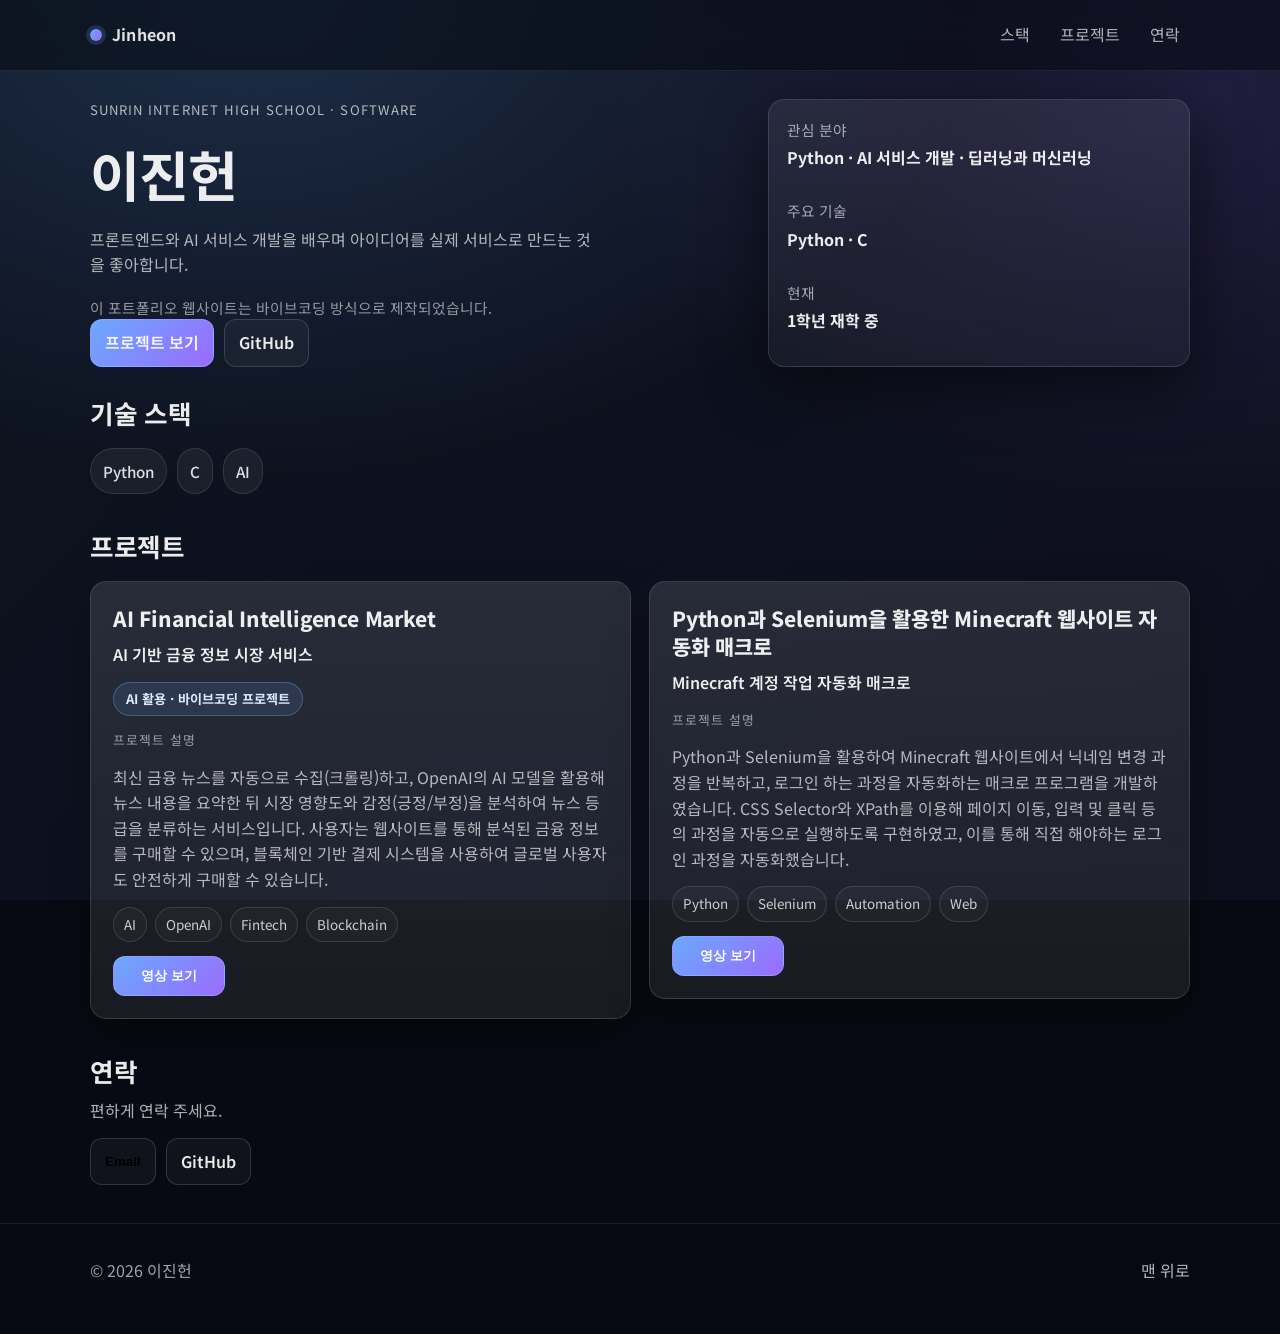
==== commit 4f8d0b82: "Refine portfolio copy and project cards" ====
--- a/portfolio/index.html
+++ b/portfolio/index.html
@@ -14,12 +14,12 @@
 
     <header class="site-header">
         <div class="container header-inner">
-            <a class="brand" href="#top" aria-label="홈으로">
+            <a class="brand" href="#top" aria-label="처음으로">
                 <span class="brand-mark" aria-hidden="true"></span>
                 <span class="brand-text">Jinheon</span>
             </a>
             <nav class="nav" aria-label="주요 메뉴">
-                <a href="#skills">스킬</a>
+                <a href="#skills">스택</a>
                 <a href="#projects">프로젝트</a>
                 <a href="#contact">연락</a>
             </nav>
@@ -32,7 +32,8 @@
                 <div class="hero-text">
                     <p class="kicker">Sunrin Internet High School · Software</p>
                     <h1>이진헌</h1>
-                    <p class="subtitle">웹/소프트웨어 개발을 배우며, 작은 아이디어를 실제 서비스로 만드는 것을 좋아합니다.</p>
+                    <p class="subtitle">프론트엔드와 AI 서비스 개발을 배우며 아이디어를 실제 서비스로 만드는 것을 좋아합니다.</p>
+                    <p class="meta">이 포트폴리오 웹사이트는 바이브코딩 방식으로 제작되었습니다.</p>
                     <div class="cta-row">
                         <a class="btn primary" href="#projects">프로젝트 보기</a>
                         <a class="btn ghost" href="https://github.com/J1n-h" target="_blank" rel="noreferrer">GitHub</a>
@@ -41,7 +42,7 @@
                 <div class="hero-card" aria-label="요약 카드">
                     <div class="stat">
                         <div class="stat-label">관심 분야</div>
-                        <div class="stat-value">JavaScript · Python · LLM</div>
+                        <div class="stat-value">Python · AI 서비스 개발 · 딥러닝과 머신러닝</div>
                     </div>
                     <div class="stat">
                         <div class="stat-label">주요 기술</div>
@@ -59,11 +60,12 @@
         <section class="section" id="skills">
             <div class="container">
                 <div class="section-head">
-                    <h2>기술 스킬</h2>
+                    <h2>기술 스택</h2>
                 </div>
-                <div class="chips" aria-label="기술 스킬 목록">
+                <div class="chips" aria-label="기술 스택 목록">
                     <span class="chip">Python</span>
                     <span class="chip">C</span>
+                    <span class="chip">AI</span>
                 </div>
             </div>
         </section>
@@ -114,4 +116,4 @@
 
     <script type="module" src="js/app.js"></script>
 </body>
-</html>+</html>
--- a/portfolio/css/style.css
+++ b/portfolio/css/style.css
@@ -364,33 +364,65 @@
 
 .projects {
     display: grid;
-    grid-template-columns: repeat(3, minmax(0, 1fr));
-    gap: 14px;
+    grid-template-columns: repeat(2, minmax(0, 1fr));
+    gap: 18px;
+    align-items: start;
 }
 
 .project {
     border-radius: var(--radius);
     border: 1px solid rgba(255, 255, 255, 0.12);
-    background: rgba(255, 255, 255, 0.04);
-    padding: 16px;
-    display: grid;
-    gap: 10px;
-    box-shadow: 0 10px 34px rgba(0, 0, 0, 0.28);
+    background:
+        linear-gradient(180deg, rgba(255, 255, 255, 0.08), rgba(255, 255, 255, 0.03)),
+        rgba(255, 255, 255, 0.04);
+    padding: 22px;
+    display: grid;
+    gap: 14px;
+    align-content: start;
+    box-shadow: 0 18px 40px rgba(0, 0, 0, 0.28);
     transition: transform 160ms ease, border-color 160ms ease, background 160ms ease;
 }
 .project:hover {
     transform: translateY(-2px);
-    background: rgba(255, 255, 255, 0.055);
+    background:
+        linear-gradient(180deg, rgba(106, 169, 255, 0.12), rgba(255, 255, 255, 0.04)),
+        rgba(255, 255, 255, 0.055);
     border-color: rgba(106, 169, 255, 0.4);
 }
 .project-title {
+    margin: 0;
     font-weight: 800;
     letter-spacing: -0.01em;
+    font-size: 1.3rem;
+    line-height: 1.35;
+}
+.project-summary {
+    margin: -4px 0 0;
+    color: rgba(255, 255, 255, 0.92);
+    font-weight: 600;
+}
+.project-badge {
+    display: inline-flex;
+    width: fit-content;
+    max-width: 100%;
+    padding: 7px 12px;
+    border-radius: 999px;
+    border: 1px solid rgba(106, 169, 255, 0.34);
+    background: rgba(106, 169, 255, 0.12);
+    color: #dbe9ff;
+    font-size: 0.82rem;
+    font-weight: 700;
+    line-height: 1.4;
+}
+.project-copy-label {
+    color: rgba(255, 255, 255, 0.55);
+    font-size: 0.8rem;
+    letter-spacing: 0.08em;
+    text-transform: uppercase;
 }
 .project-desc {
     color: var(--muted);
     margin: 0;
-    min-height: 3.2em;
 }
 .project-tags {
     display: flex;
@@ -405,19 +437,37 @@
     background: rgba(255, 255, 255, 0.03);
     color: rgba(255, 255, 255, 0.78);
 }
-.project-links {
-    display: flex;
-    gap: 10px;
-    flex-wrap: wrap;
-}
-.project-links a {
-    color: rgba(255, 255, 255, 0.85);
+.project-actions {
+    display: flex;
+    gap: 12px;
+    flex-wrap: wrap;
+}
+.project-action {
+    display: inline-flex;
+    align-items: center;
+    justify-content: center;
+    min-width: 112px;
+    padding: 10px 14px;
+    border-radius: 12px;
+    border: 1px solid rgba(255, 255, 255, 0.14);
+    color: rgba(255, 255, 255, 0.9);
     text-decoration: none;
-    border-bottom: 1px solid rgba(255, 255, 255, 0.22);
-}
-.project-links a:hover {
+    font-weight: 700;
+    cursor: pointer;
+    transition: transform 120ms ease, background 160ms ease, border-color 160ms ease;
+}
+.project-action:hover {
+    transform: translateY(-1px);
+}
+.project-action.primary {
+    background: linear-gradient(135deg, var(--brand), var(--brand-2));
     color: white;
-    border-bottom-color: rgba(255, 255, 255, 0.5);
+}
+.project-action.ghost {
+    background: rgba(255, 255, 255, 0.04);
+}
+.project-action.ghost:hover {
+    background: rgba(255, 255, 255, 0.09);
 }
 
 .contact-row {
@@ -462,4 +512,4 @@
     .projects { grid-template-columns: 1fr; }
     .nav { gap: 6px; }
     .nav a { padding: 8px 8px; }
-}+}
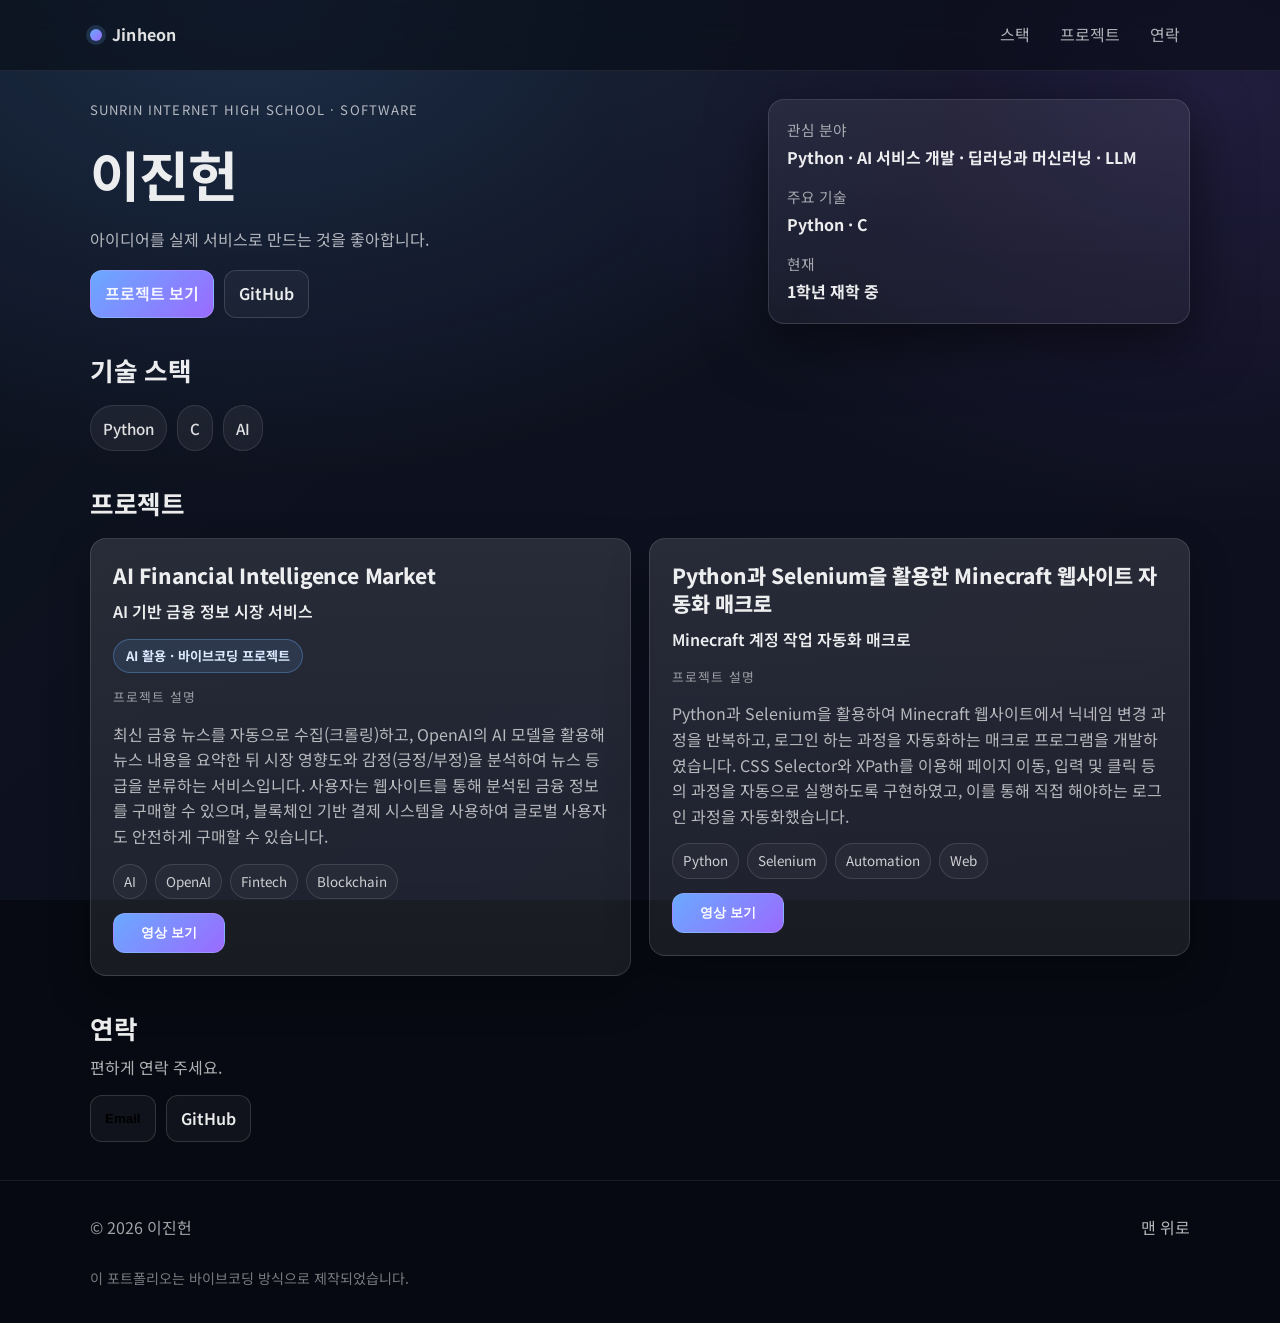
==== commit f6746e4b: "Adjust intro copy and footer note" ====
--- a/portfolio/index.html
+++ b/portfolio/index.html
@@ -32,8 +32,7 @@
                 <div class="hero-text">
                     <p class="kicker">Sunrin Internet High School · Software</p>
                     <h1>이진헌</h1>
-                    <p class="subtitle">프론트엔드와 AI 서비스 개발을 배우며 아이디어를 실제 서비스로 만드는 것을 좋아합니다.</p>
-                    <p class="meta">이 포트폴리오 웹사이트는 바이브코딩 방식으로 제작되었습니다.</p>
+                    <p class="subtitle">아이디어를 실제 서비스로 만드는 것을 좋아합니다.</p>
                     <div class="cta-row">
                         <a class="btn primary" href="#projects">프로젝트 보기</a>
                         <a class="btn ghost" href="https://github.com/J1n-h" target="_blank" rel="noreferrer">GitHub</a>
@@ -42,7 +41,7 @@
                 <div class="hero-card" aria-label="요약 카드">
                     <div class="stat">
                         <div class="stat-label">관심 분야</div>
-                        <div class="stat-value">Python · AI 서비스 개발 · 딥러닝과 머신러닝</div>
+                        <div class="stat-value">Python · AI 서비스 개발 · 딥러닝과 머신러닝 · LLM</div>
                     </div>
                     <div class="stat">
                         <div class="stat-label">주요 기술</div>
@@ -112,6 +111,9 @@
             <p>&copy; 2026 이진헌</p>
             <a href="#top" class="to-top">맨 위로</a>
         </div>
+        <div class="container">
+            <p class="footer-note">이 포트폴리오는 바이브코딩 방식으로 제작되었습니다.</p>
+        </div>
     </footer>
 
     <script type="module" src="js/app.js"></script>
--- a/portfolio/css/style.css
+++ b/portfolio/css/style.css
@@ -137,12 +137,6 @@
     color: var(--muted);
     max-width: 56ch;
 }
-.meta {
-    margin: 14px 0 0;
-    font-size: 0.92rem;
-    color: rgba(255, 255, 255, 0.55);
-}
-
 .hero-card {
     border-radius: var(--radius);
     border: 1px solid var(--border);
@@ -495,6 +489,11 @@
     gap: 10px;
     color: rgba(255, 255, 255, 0.62);
 }
+.footer-note {
+    margin: 10px 0 0;
+    color: rgba(255, 255, 255, 0.46);
+    font-size: 0.88rem;
+}
 .to-top {
     text-decoration: none;
     color: rgba(255, 255, 255, 0.7);
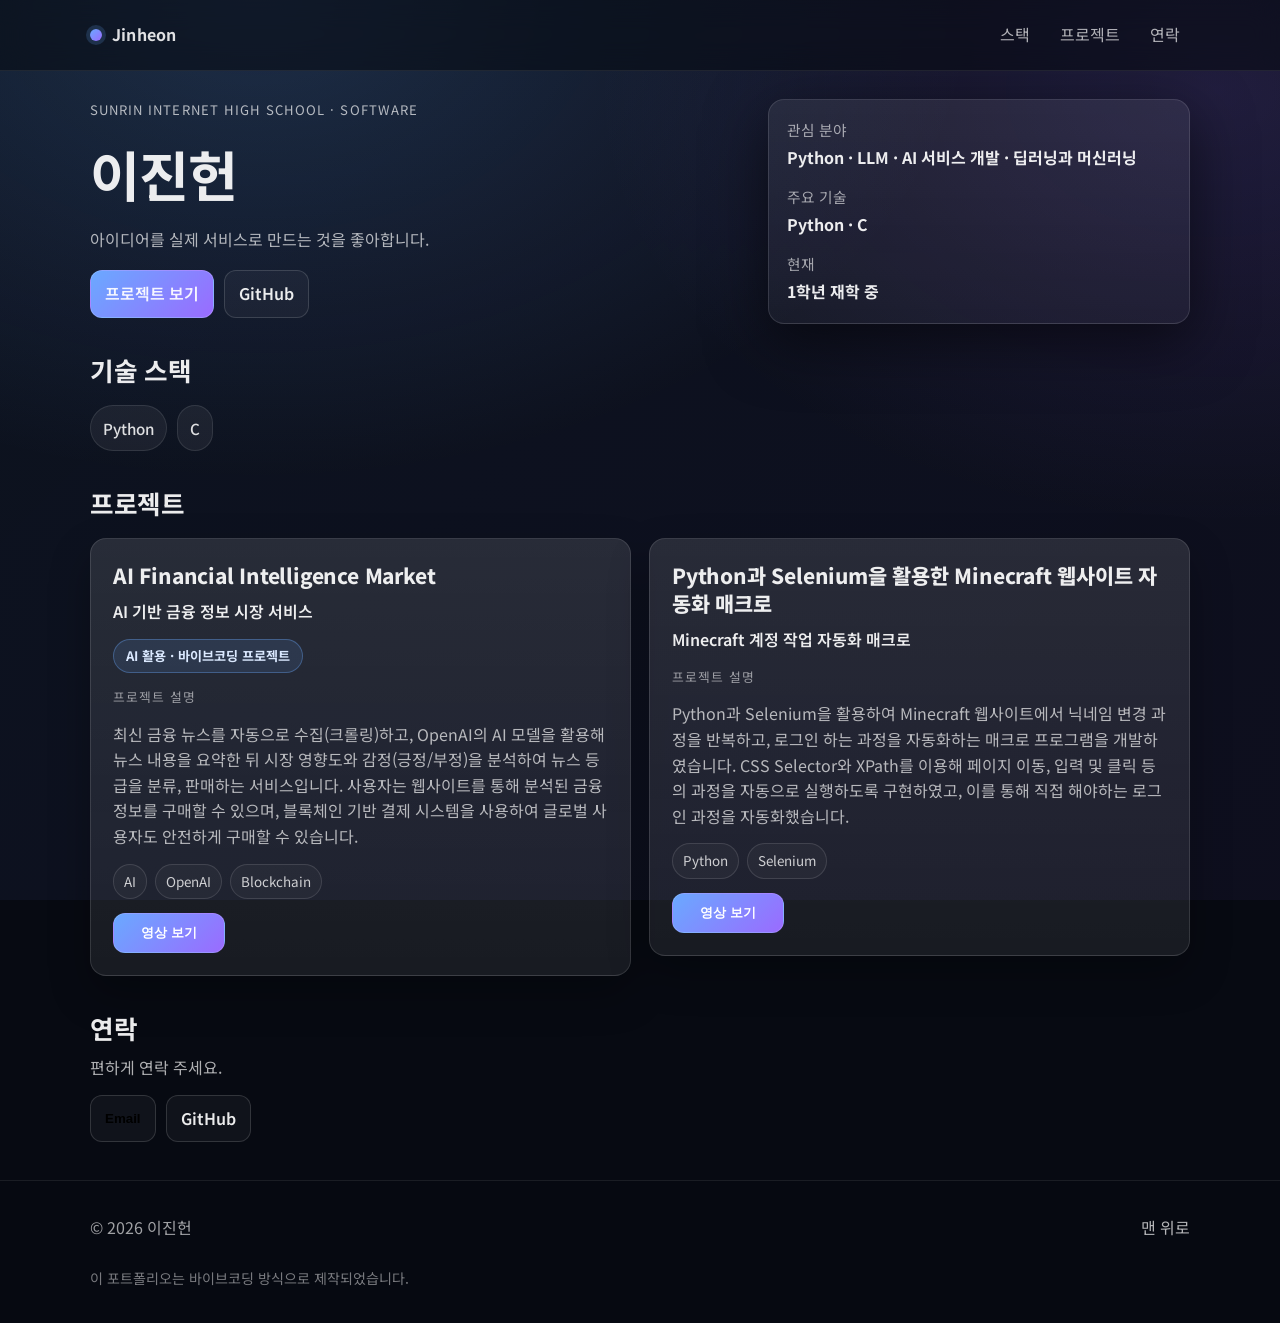
==== commit f8651da0: "Update stack and project tag copy" ====
--- a/portfolio/index.html
+++ b/portfolio/index.html
@@ -41,7 +41,7 @@
                 <div class="hero-card" aria-label="요약 카드">
                     <div class="stat">
                         <div class="stat-label">관심 분야</div>
-                        <div class="stat-value">Python · AI 서비스 개발 · 딥러닝과 머신러닝 · LLM</div>
+                        <div class="stat-value">Python · LLM · AI 서비스 개발 · 딥러닝과 머신러닝</div>
                     </div>
                     <div class="stat">
                         <div class="stat-label">주요 기술</div>
@@ -64,7 +64,6 @@
                 <div class="chips" aria-label="기술 스택 목록">
                     <span class="chip">Python</span>
                     <span class="chip">C</span>
-                    <span class="chip">AI</span>
                 </div>
             </div>
         </section>
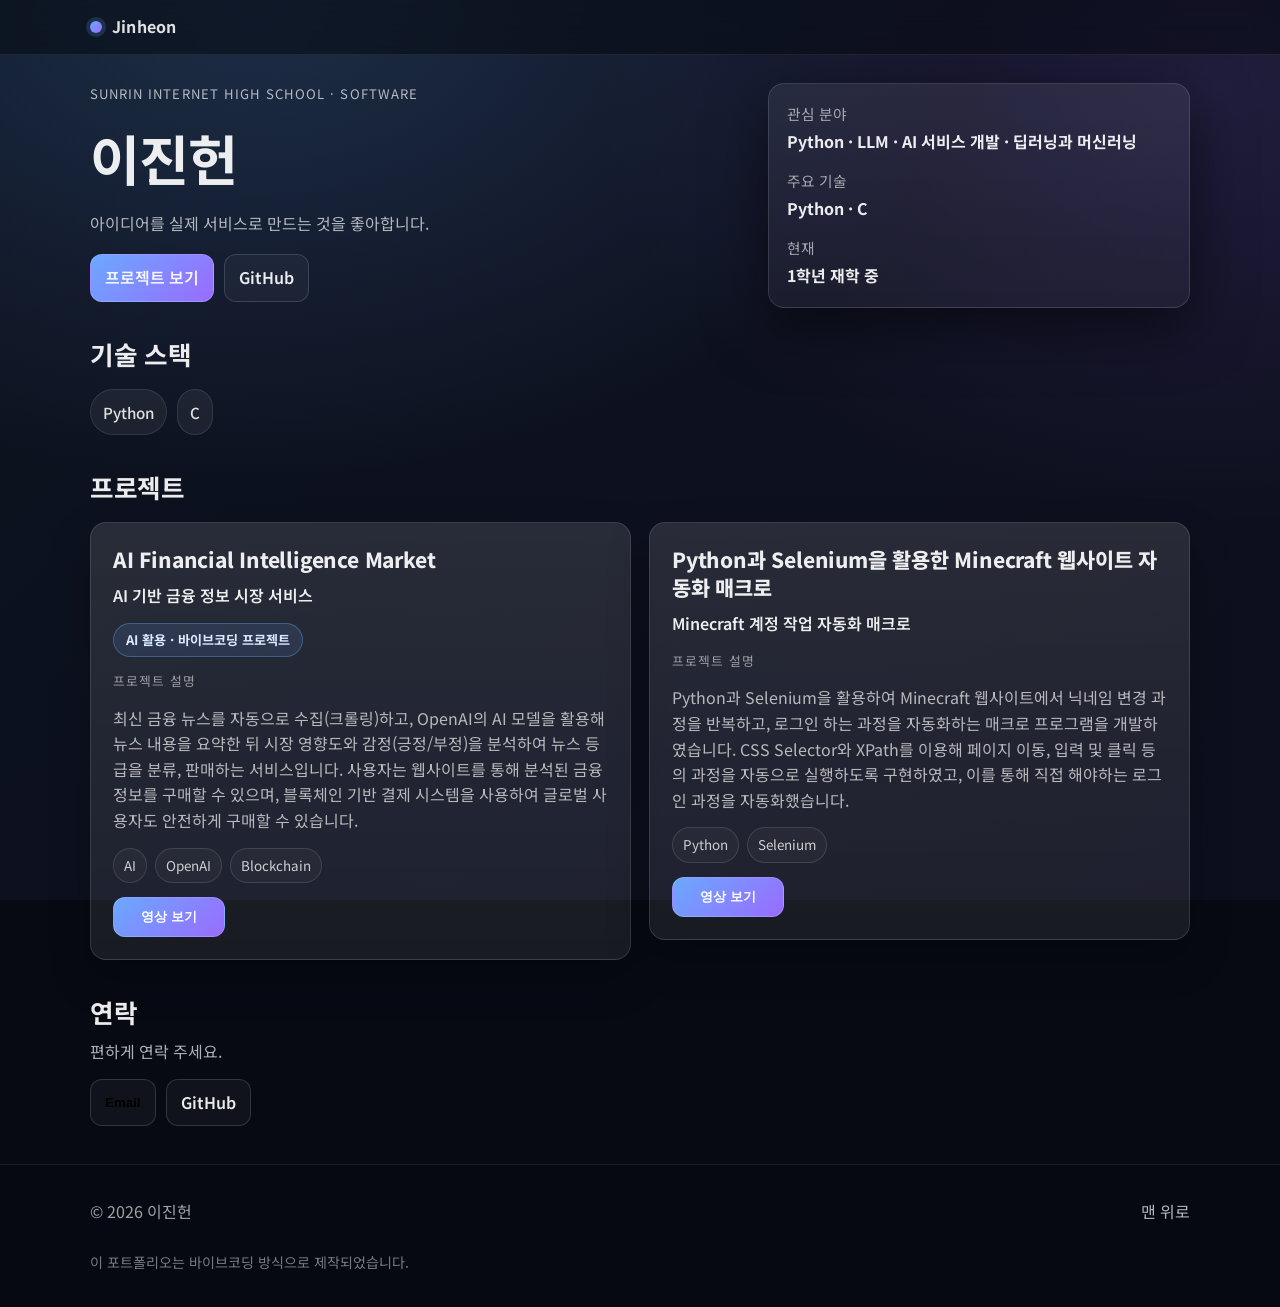
==== commit 71301ceb: "Remove header navigation links" ====
--- a/portfolio/index.html
+++ b/portfolio/index.html
@@ -18,11 +18,6 @@
                 <span class="brand-mark" aria-hidden="true"></span>
                 <span class="brand-text">Jinheon</span>
             </a>
-            <nav class="nav" aria-label="주요 메뉴">
-                <a href="#skills">스택</a>
-                <a href="#projects">프로젝트</a>
-                <a href="#contact">연락</a>
-            </nav>
         </div>
     </header>
 
